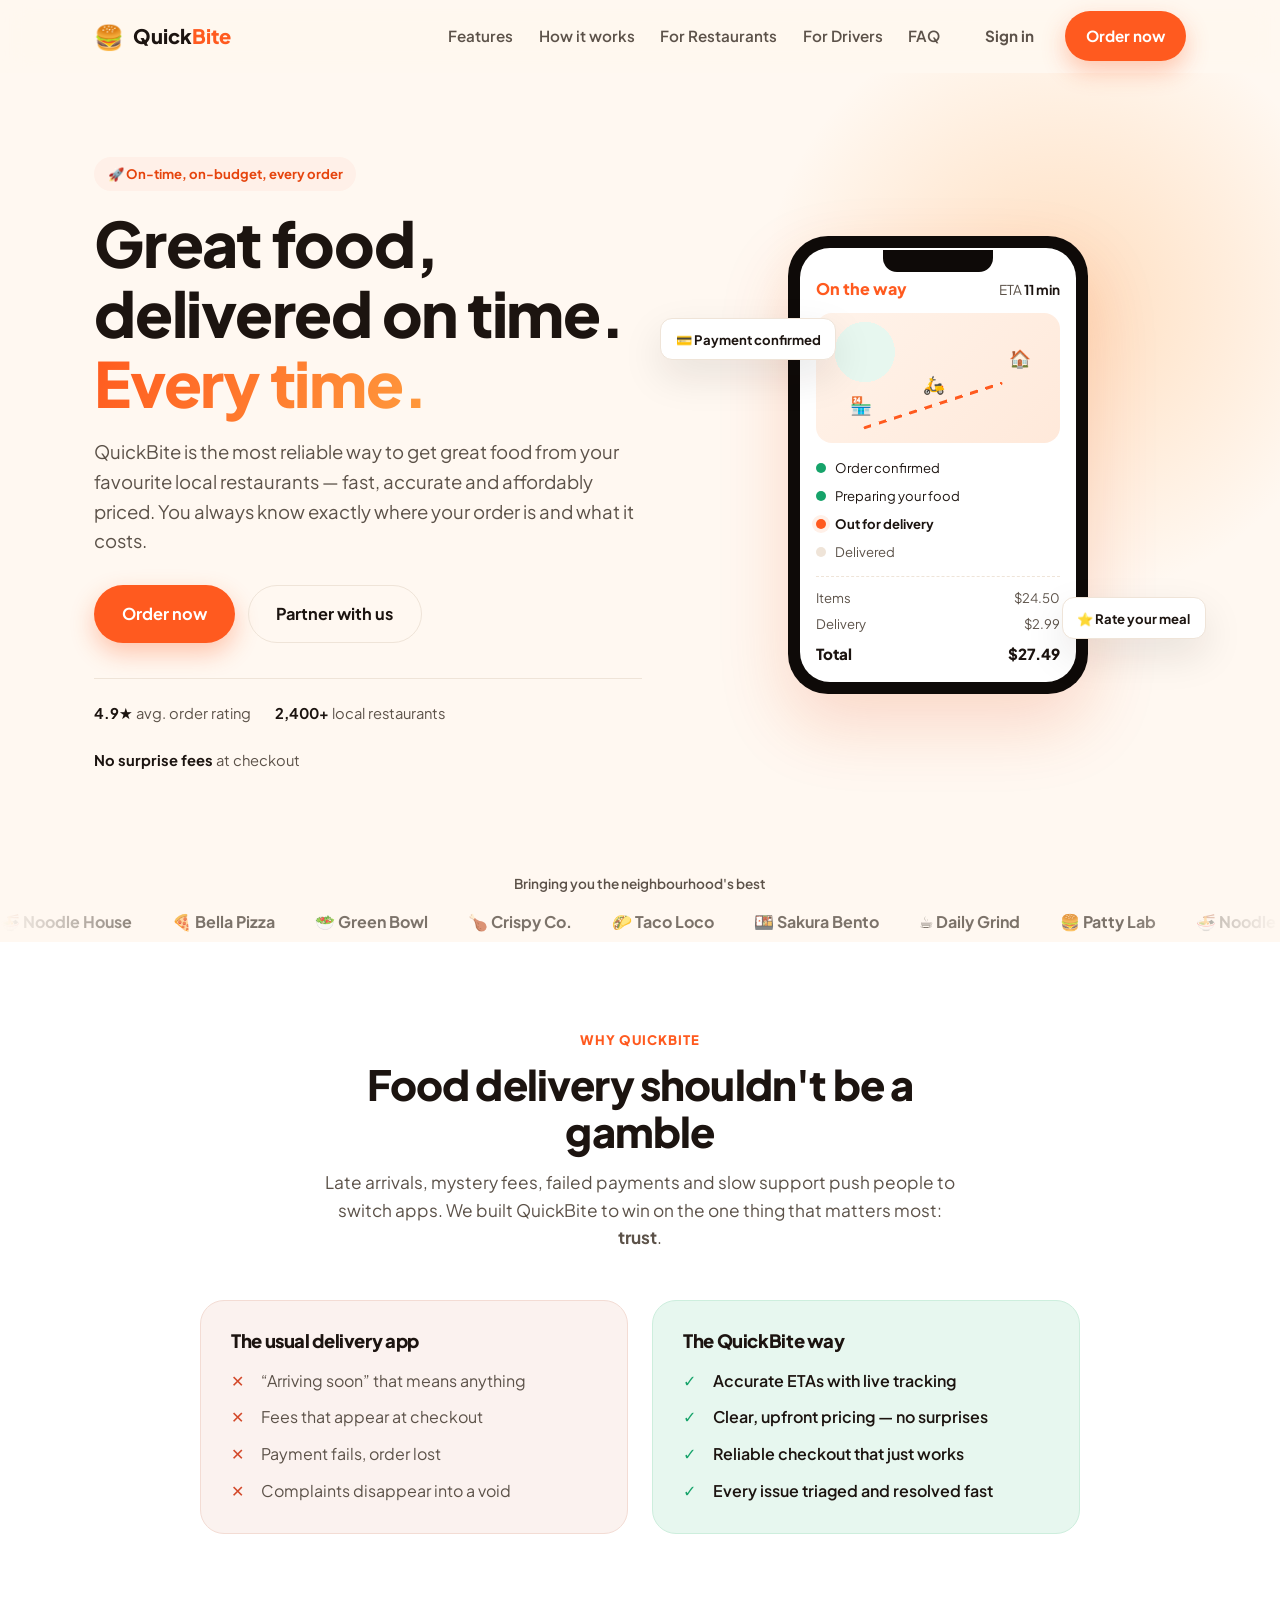
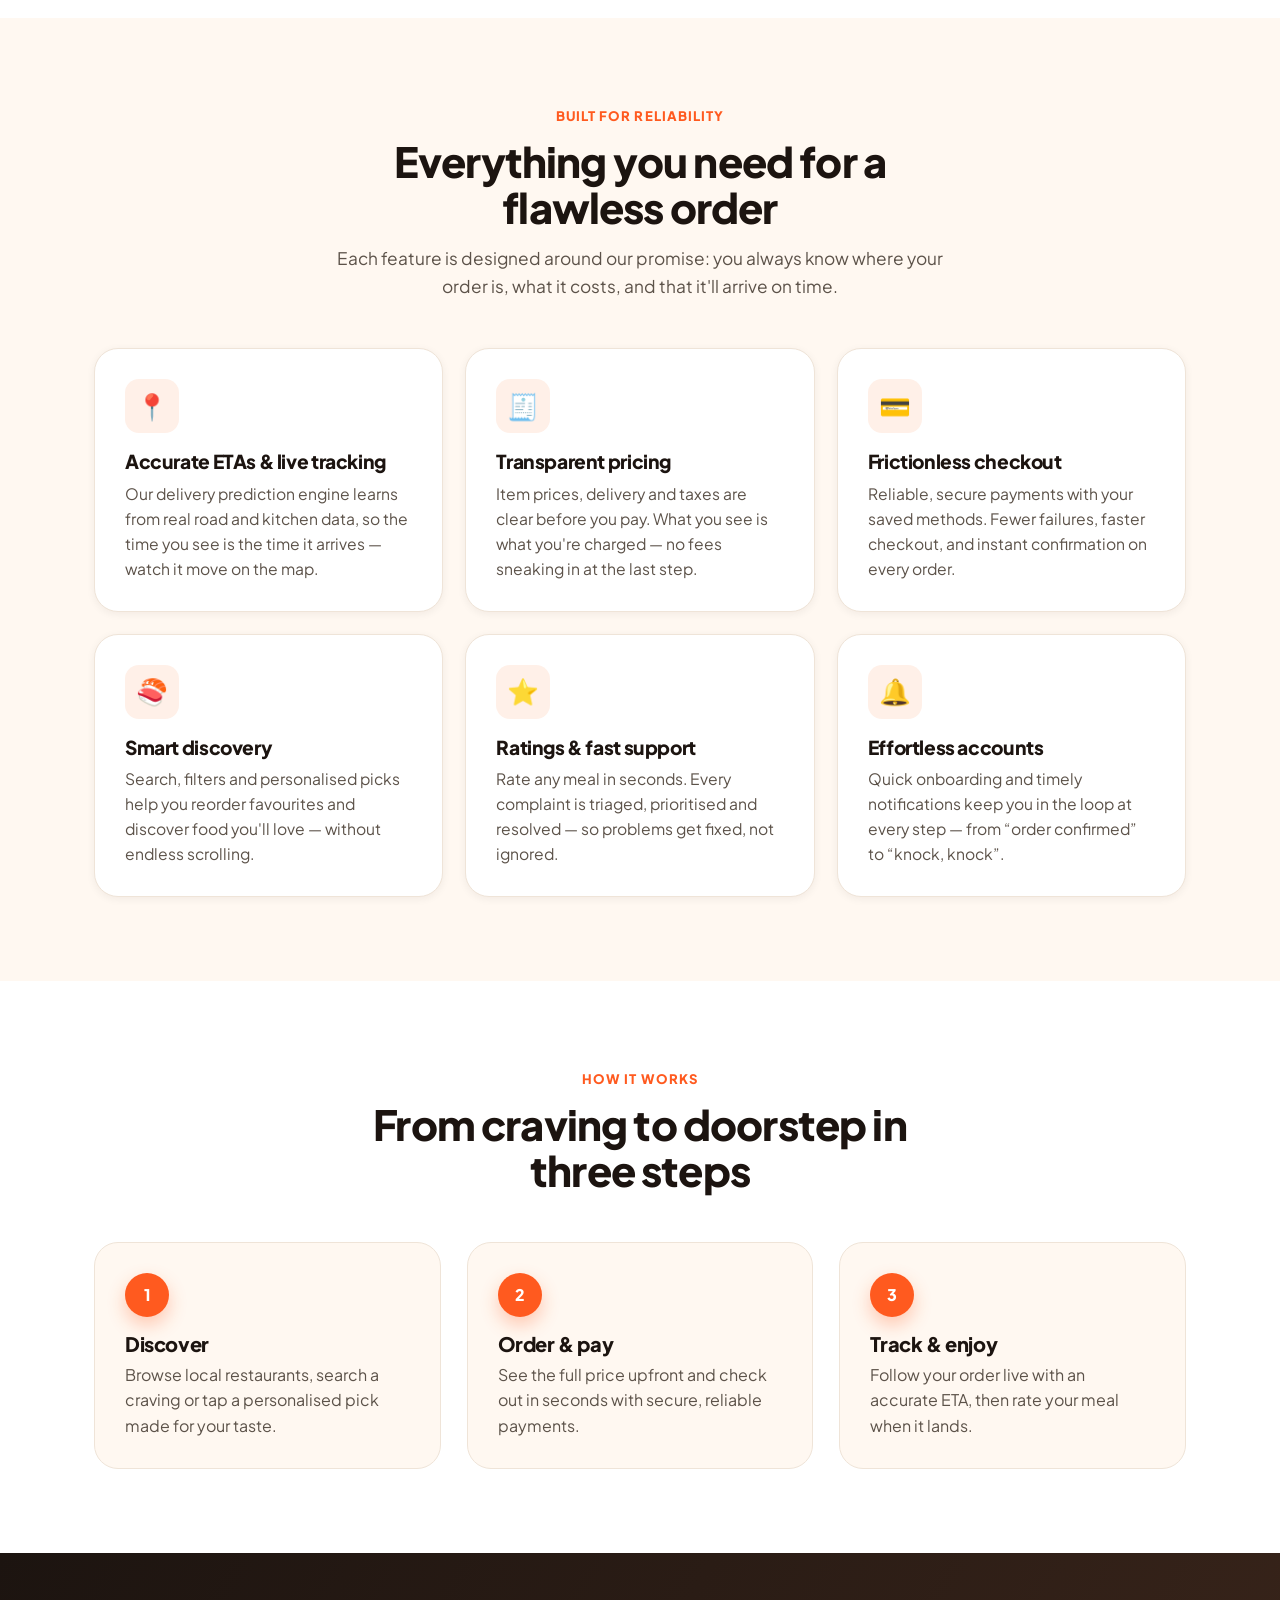
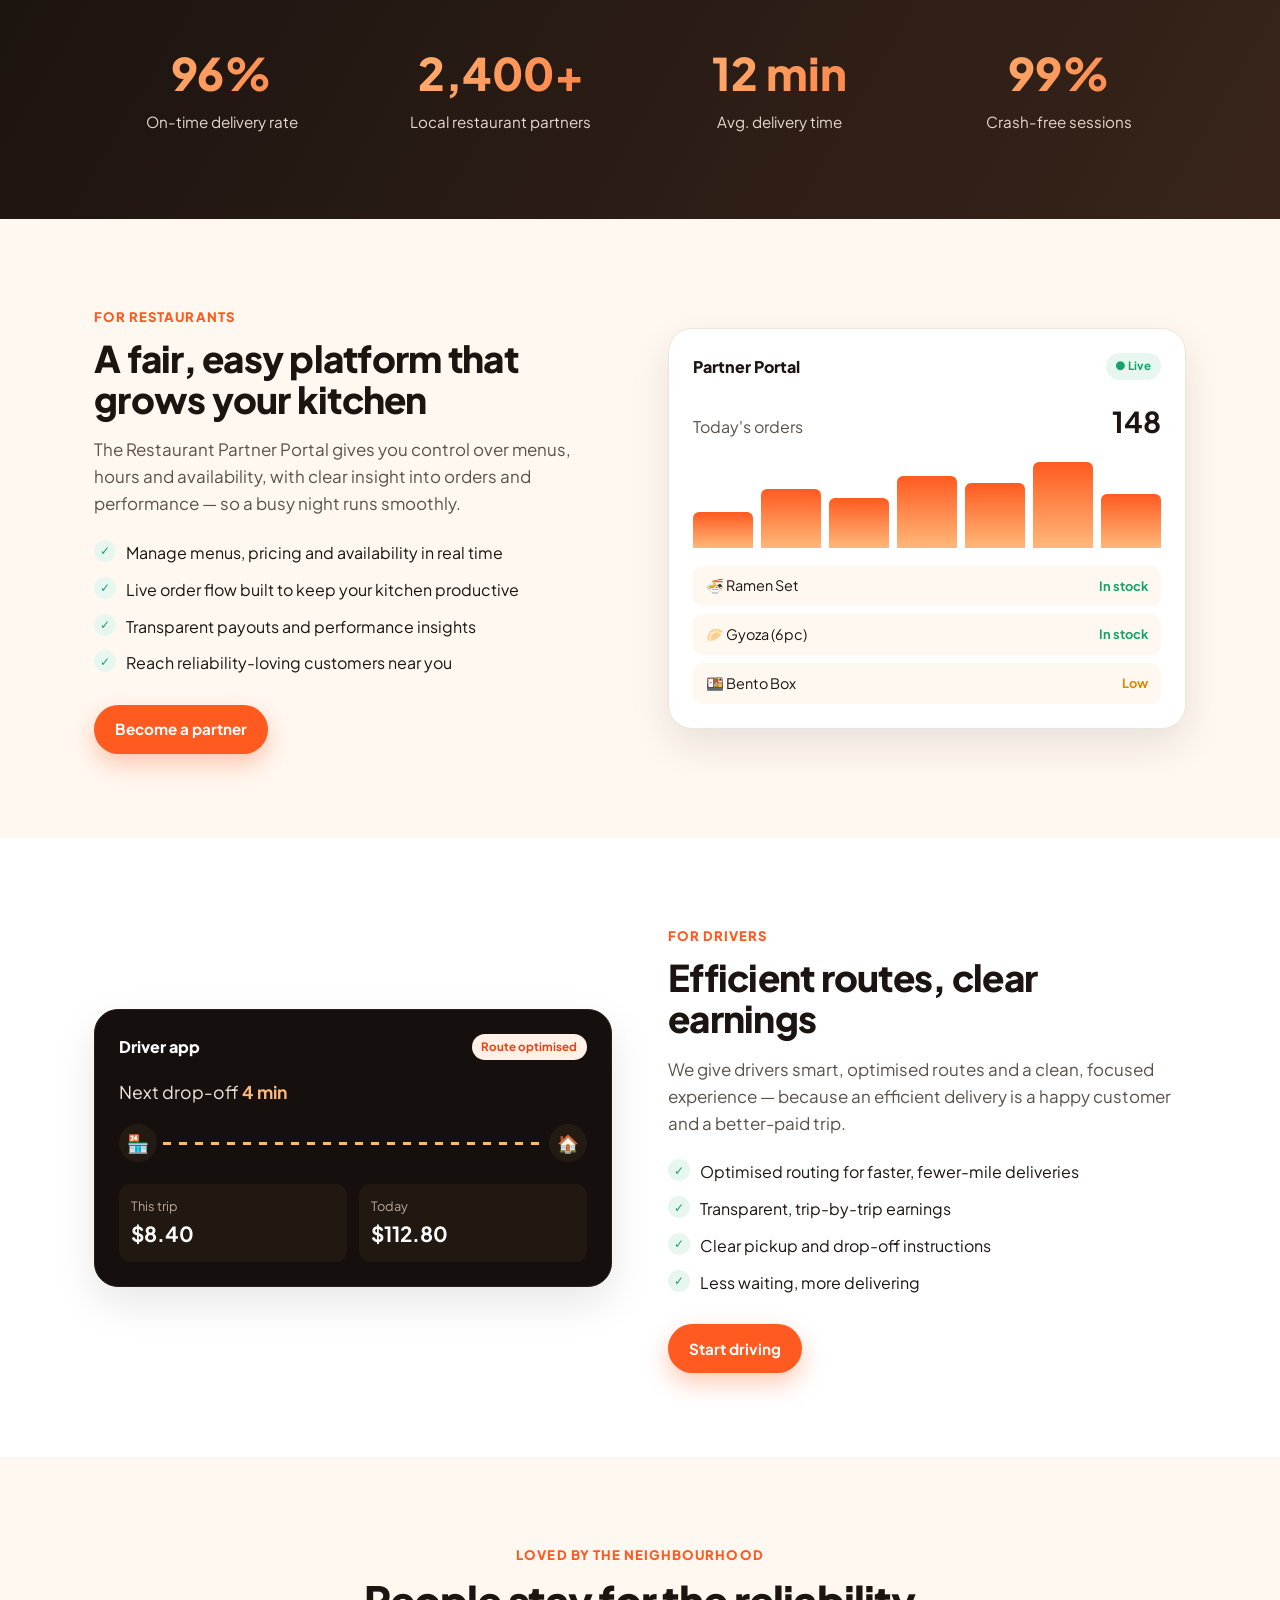
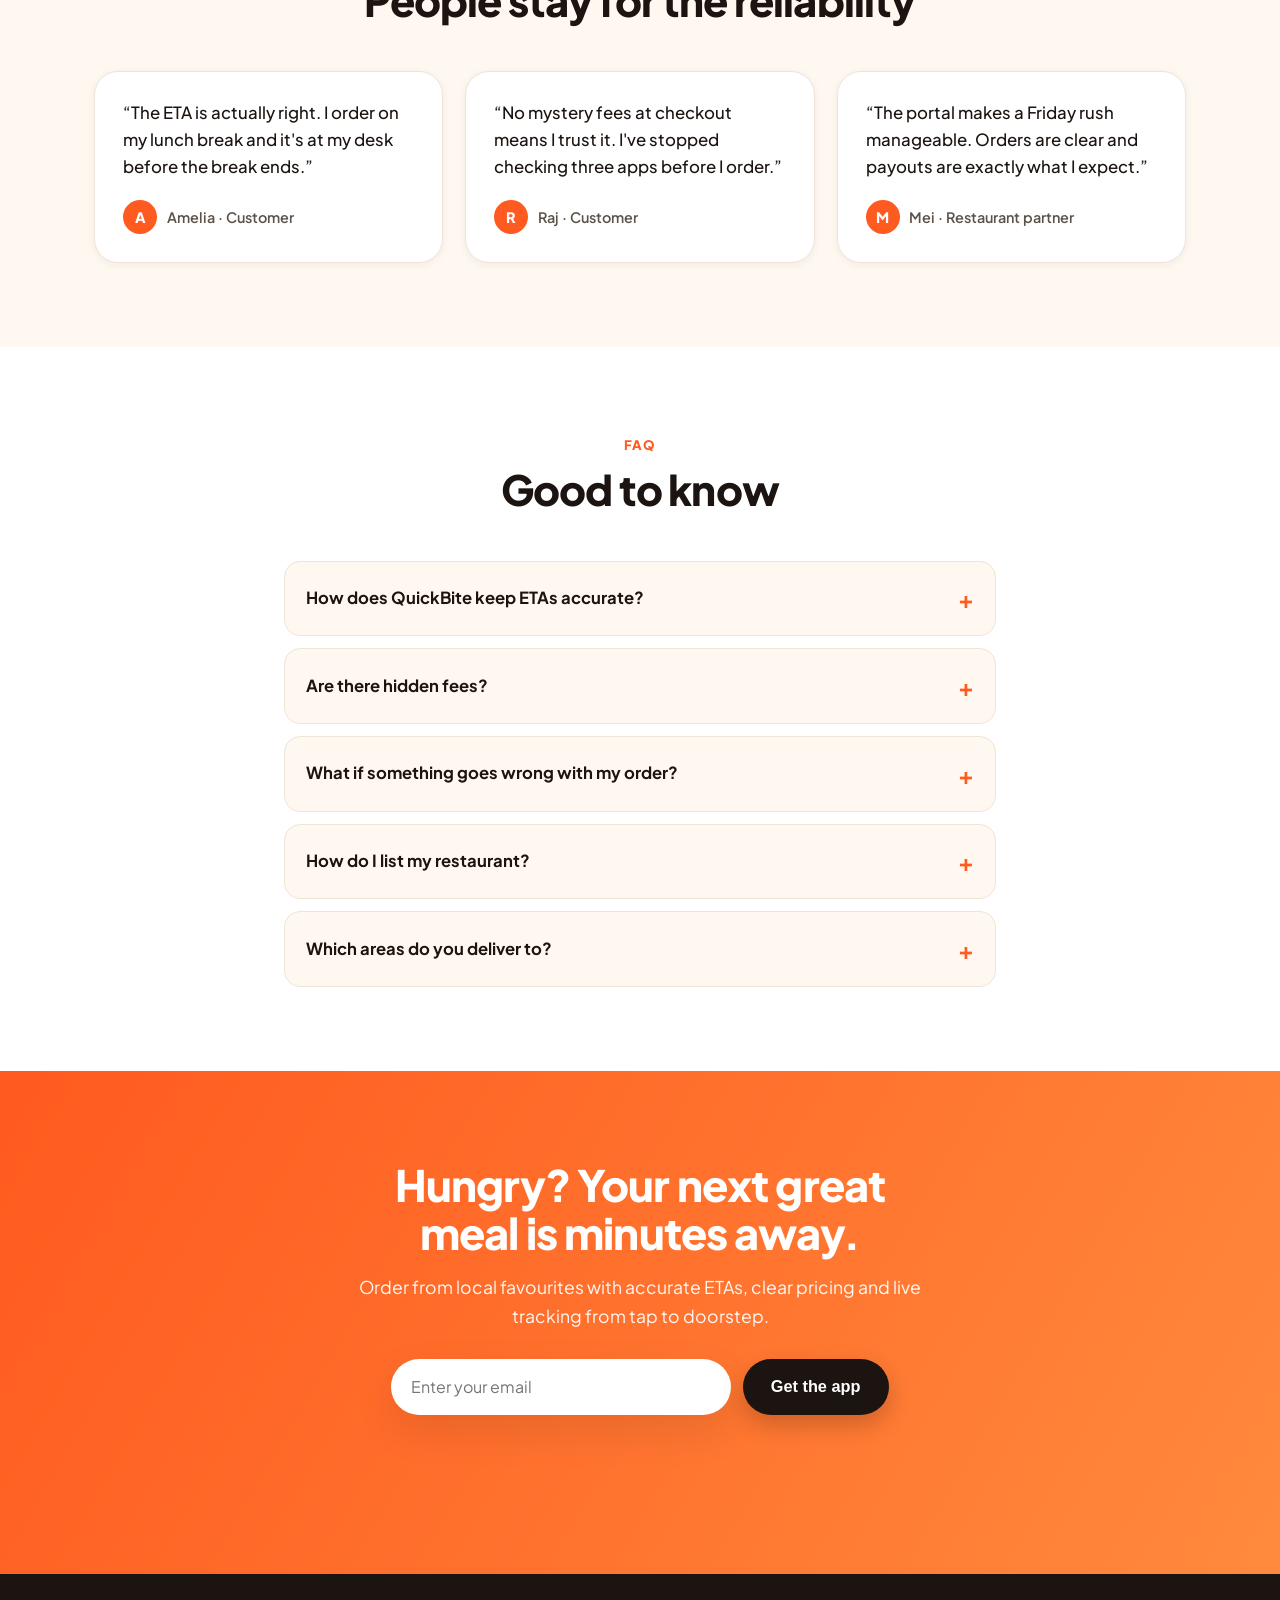
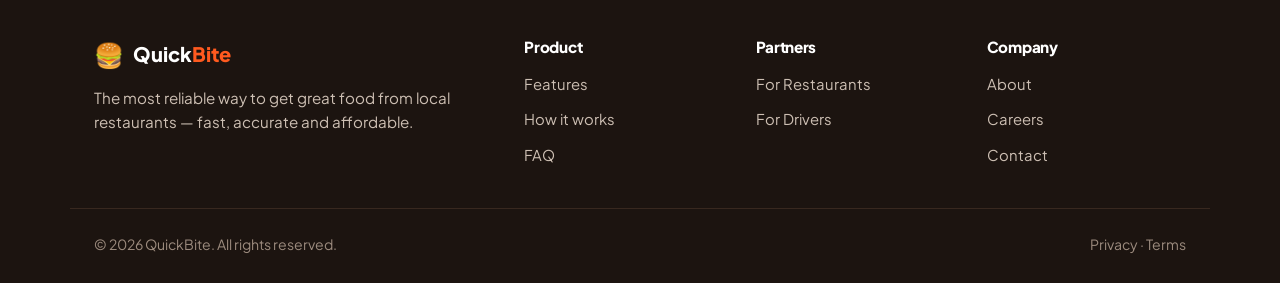
==== index.html @ 1c48f24c "Add QuickBite marketing website Build a single-page marketing site for QuickBite (food delivery) in " ====
<!DOCTYPE html>
<html lang="en">
<head>
  <meta charset="UTF-8" />
  <meta name="viewport" content="width=device-width, initial-scale=1.0" />
  <title>QuickBite — Great food, delivered on time. Every time.</title>
  <meta name="description" content="QuickBite is the most reliable way to get great food from local restaurants — delivered fast, accurately and affordably. Live tracking, accurate ETAs and clear pricing on every order." />
  <link rel="preconnect" href="https://fonts.googleapis.com" />
  <link rel="preconnect" href="https://fonts.gstatic.com" crossorigin />
  <link href="https://fonts.googleapis.com/css2?family=Plus+Jakarta+Sans:wght@400;500;600;700;800&display=swap" rel="stylesheet" />
  <link rel="stylesheet" href="styles.css" />
  <!-- Mark JS as available before first paint so reveal animations never hide content from no-JS users -->
  <script>document.documentElement.classList.add("js");</script>
  <link rel="icon" href="data:image/svg+xml,<svg xmlns='http://www.w3.org/2000/svg' viewBox='0 0 100 100'><text y='.9em' font-size='90'>🍔</text></svg>" />
</head>
<body>
  <!-- ===== Header ===== -->
  <header class="site-header" id="top">
    <div class="container header-inner">
      <a href="#top" class="brand" aria-label="QuickBite home">
        <span class="brand-mark" aria-hidden="true">🍔</span>
        <span class="brand-name">Quick<span>Bite</span></span>
      </a>

      <nav class="nav" aria-label="Primary">
        <ul class="nav-links" id="navLinks">
          <li><a href="#features">Features</a></li>
          <li><a href="#how">How it works</a></li>
          <li><a href="#restaurants">For Restaurants</a></li>
          <li><a href="#drivers">For Drivers</a></li>
          <li><a href="#faq">FAQ</a></li>
        </ul>
      </nav>

      <div class="header-cta">
        <a href="#" class="btn btn-ghost">Sign in</a>
        <a href="#order" class="btn btn-primary">Order now</a>
      </div>

      <button class="nav-toggle" id="navToggle" aria-label="Open menu" aria-expanded="false" aria-controls="navLinks">
        <span></span><span></span><span></span>
      </button>
    </div>
  </header>

  <main>
    <!-- ===== Hero ===== -->
    <section class="hero">
      <div class="container hero-grid">
        <div class="hero-copy reveal">
          <span class="eyebrow">🚀 On-time, on-budget, every order</span>
          <h1>Great food, delivered on&nbsp;time. <span class="grad">Every&nbsp;time.</span></h1>
          <p class="lead">
            QuickBite is the most reliable way to get great food from your favourite local
            restaurants — fast, accurate and affordably priced. You always know exactly where
            your order is and what it costs.
          </p>
          <div class="hero-actions">
            <a href="#order" class="btn btn-primary btn-lg">Order now</a>
            <a href="#restaurants" class="btn btn-outline btn-lg">Partner with us</a>
          </div>
          <ul class="hero-trust">
            <li><strong>4.9★</strong> avg. order rating</li>
            <li><strong>2,400+</strong> local restaurants</li>
            <li><strong>No surprise fees</strong> at checkout</li>
          </ul>
        </div>

        <!-- Live-tracking phone mockup -->
        <div class="hero-visual reveal" aria-hidden="true">
          <div class="phone">
            <div class="phone-notch"></div>
            <div class="phone-screen">
              <div class="track-head">
                <span class="track-status">On the way</span>
                <span class="track-eta">ETA <strong id="etaClock">12 min</strong></span>
              </div>
              <div class="track-map">
                <div class="route"></div>
                <div class="pin pin-store">🏪</div>
                <div class="pin pin-rider">🛵</div>
                <div class="pin pin-home">🏠</div>
              </div>
              <div class="track-steps">
                <div class="tstep done"><span class="dot"></span> Order confirmed</div>
                <div class="tstep done"><span class="dot"></span> Preparing your food</div>
                <div class="tstep active"><span class="dot"></span> Out for delivery</div>
                <div class="tstep"><span class="dot"></span> Delivered</div>
              </div>
              <div class="track-bill">
                <div class="bill-row"><span>Items</span><span>$24.50</span></div>
                <div class="bill-row"><span>Delivery</span><span>$2.99</span></div>
                <div class="bill-row total"><span>Total</span><span>$27.49</span></div>
              </div>
            </div>
          </div>
          <div class="floaty floaty-1">💳 Payment confirmed</div>
          <div class="floaty floaty-2">⭐ Rate your meal</div>
        </div>
      </div>
      <div class="hero-glow" aria-hidden="true"></div>
    </section>

    <!-- ===== Logos / trust bar ===== -->
    <section class="marquee-wrap" aria-label="Trusted by local favourites">
      <p class="marquee-label">Bringing you the neighbourhood's best</p>
      <div class="marquee">
        <div class="marquee-track">
          <span>🍜 Noodle House</span><span>🍕 Bella Pizza</span><span>🥗 Green Bowl</span>
          <span>🍗 Crispy Co.</span><span>🌮 Taco Loco</span><span>🍱 Sakura Bento</span>
          <span>☕ Daily Grind</span><span>🍔 Patty Lab</span>
          <span>🍜 Noodle House</span><span>🍕 Bella Pizza</span><span>🥗 Green Bowl</span>
          <span>🍗 Crispy Co.</span><span>🌮 Taco Loco</span><span>🍱 Sakura Bento</span>
          <span>☕ Daily Grind</span><span>🍔 Patty Lab</span>
        </div>
      </div>
    </section>

    <!-- ===== Problem → Promise ===== -->
    <section class="section problem">
      <div class="container">
        <div class="section-head reveal">
          <span class="kicker">Why QuickBite</span>
          <h2>Food delivery shouldn't be a gamble</h2>
          <p>Late arrivals, mystery fees, failed payments and slow support push people to switch apps.
             We built QuickBite to win on the one thing that matters most: <strong>trust</strong>.</p>
        </div>
        <div class="compare reveal">
          <div class="compare-col bad">
            <h3>The usual delivery app</h3>
            <ul>
              <li>“Arriving soon” that means anything</li>
              <li>Fees that appear at checkout</li>
              <li>Payment fails, order lost</li>
              <li>Complaints disappear into a void</li>
            </ul>
          </div>
          <div class="compare-col good">
            <h3>The QuickBite way</h3>
            <ul>
              <li>Accurate ETAs with live tracking</li>
              <li>Clear, upfront pricing — no surprises</li>
              <li>Reliable checkout that just works</li>
              <li>Every issue triaged and resolved fast</li>
            </ul>
          </div>
        </div>
      </div>
    </section>

    <!-- ===== Features ===== -->
    <section class="section features" id="features">
      <div class="container">
        <div class="section-head reveal">
          <span class="kicker">Built for reliability</span>
          <h2>Everything you need for a flawless order</h2>
          <p>Each feature is designed around our promise: you always know where your order is, what it costs, and that it'll arrive on time.</p>
        </div>

        <div class="feature-grid">
          <article class="feature-card reveal">
            <div class="feature-icon">📍</div>
            <h3>Accurate ETAs &amp; live tracking</h3>
            <p>Our delivery prediction engine learns from real road and kitchen data, so the time you see is the time it arrives — watch it move on the map.</p>
          </article>

          <article class="feature-card reveal">
            <div class="feature-icon">🧾</div>
            <h3>Transparent pricing</h3>
            <p>Item prices, delivery and taxes are clear before you pay. What you see is what you're charged — no fees sneaking in at the last step.</p>
          </article>

          <article class="feature-card reveal">
            <div class="feature-icon">💳</div>
            <h3>Frictionless checkout</h3>
            <p>Reliable, secure payments with your saved methods. Fewer failures, faster checkout, and instant confirmation on every order.</p>
          </article>

          <article class="feature-card reveal">
            <div class="feature-icon">🍣</div>
            <h3>Smart discovery</h3>
            <p>Search, filters and personalised picks help you reorder favourites and discover food you'll love — without endless scrolling.</p>
          </article>

          <article class="feature-card reveal">
            <div class="feature-icon">⭐</div>
            <h3>Ratings &amp; fast support</h3>
            <p>Rate any meal in seconds. Every complaint is triaged, prioritised and resolved — so problems get fixed, not ignored.</p>
          </article>

          <article class="feature-card reveal">
            <div class="feature-icon">🔔</div>
            <h3>Effortless accounts</h3>
            <p>Quick onboarding and timely notifications keep you in the loop at every step — from “order confirmed” to “knock, knock”.</p>
          </article>
        </div>
      </div>
    </section>

    <!-- ===== How it works ===== -->
    <section class="section how" id="how">
      <div class="container">
        <div class="section-head reveal">
          <span class="kicker">How it works</span>
          <h2>From craving to doorstep in three steps</h2>
        </div>
        <ol class="steps">
          <li class="step reveal">
            <span class="step-num">1</span>
            <h3>Discover</h3>
            <p>Browse local restaurants, search a craving or tap a personalised pick made for your taste.</p>
          </li>
          <li class="step reveal">
            <span class="step-num">2</span>
            <h3>Order &amp; pay</h3>
            <p>See the full price upfront and check out in seconds with secure, reliable payments.</p>
          </li>
          <li class="step reveal">
            <span class="step-num">3</span>
            <h3>Track &amp; enjoy</h3>
            <p>Follow your order live with an accurate ETA, then rate your meal when it lands.</p>
          </li>
        </ol>
      </div>
    </section>

    <!-- ===== Stats band ===== -->
    <section class="section stats-band">
      <div class="container stats-grid">
        <div class="stat reveal"><span class="stat-num" data-count="96" data-suffix="%">0%</span><span class="stat-label">On-time delivery rate</span></div>
        <div class="stat reveal"><span class="stat-num" data-count="2400" data-suffix="+">0</span><span class="stat-label">Local restaurant partners</span></div>
        <div class="stat reveal"><span class="stat-num" data-count="12" data-suffix=" min">0</span><span class="stat-label">Avg. delivery time</span></div>
        <div class="stat reveal"><span class="stat-num" data-count="99" data-suffix="%">0%</span><span class="stat-label">Crash-free sessions</span></div>
      </div>
    </section>

    <!-- ===== For Restaurants ===== -->
    <section class="section split" id="restaurants">
      <div class="container split-grid">
        <div class="split-copy reveal">
          <span class="kicker">For restaurants</span>
          <h2>A fair, easy platform that grows your kitchen</h2>
          <p>The Restaurant Partner Portal gives you control over menus, hours and availability,
             with clear insight into orders and performance — so a busy night runs smoothly.</p>
          <ul class="check-list">
            <li>Manage menus, pricing and availability in real time</li>
            <li>Live order flow built to keep your kitchen productive</li>
            <li>Transparent payouts and performance insights</li>
            <li>Reach reliability-loving customers near you</li>
          </ul>
          <a href="#order" class="btn btn-primary">Become a partner</a>
        </div>
        <div class="split-visual reveal" aria-hidden="true">
          <div class="panel">
            <div class="panel-top"><span class="panel-title">Partner Portal</span><span class="badge live">● Live</span></div>
            <div class="panel-stat"><span>Today's orders</span><strong>148</strong></div>
            <div class="panel-bars">
              <div style="--h:40%"></div><div style="--h:65%"></div><div style="--h:55%"></div>
              <div style="--h:80%"></div><div style="--h:72%"></div><div style="--h:95%"></div>
              <div style="--h:60%"></div>
            </div>
            <div class="panel-rows">
              <div class="prow"><span>🍜 Ramen Set</span><span class="ok">In stock</span></div>
              <div class="prow"><span>🥟 Gyoza (6pc)</span><span class="ok">In stock</span></div>
              <div class="prow"><span>🍱 Bento Box</span><span class="warn">Low</span></div>
            </div>
          </div>
        </div>
      </div>
    </section>

    <!-- ===== For Drivers ===== -->
    <section class="section split reverse" id="drivers">
      <div class="container split-grid">
        <div class="split-visual reveal" aria-hidden="true">
          <div class="panel dark">
            <div class="panel-top"><span class="panel-title">Driver app</span><span class="badge">Route optimised</span></div>
            <div class="driver-eta">Next drop-off <strong>4 min</strong></div>
            <div class="driver-route">
              <span class="dr-dot start">🏪</span>
              <span class="dr-line"></span>
              <span class="dr-dot end">🏠</span>
            </div>
            <div class="driver-earn">
              <div><span>This trip</span><strong>$8.40</strong></div>
              <div><span>Today</span><strong>$112.80</strong></div>
            </div>
          </div>
        </div>
        <div class="split-copy reveal">
          <span class="kicker">For drivers</span>
          <h2>Efficient routes, clear earnings</h2>
          <p>We give drivers smart, optimised routes and a clean, focused experience —
             because an efficient delivery is a happy customer and a better-paid trip.</p>
          <ul class="check-list">
            <li>Optimised routing for faster, fewer-mile deliveries</li>
            <li>Transparent, trip-by-trip earnings</li>
            <li>Clear pickup and drop-off instructions</li>
            <li>Less waiting, more delivering</li>
          </ul>
          <a href="#order" class="btn btn-primary">Start driving</a>
        </div>
      </div>
    </section>

    <!-- ===== Testimonials ===== -->
    <section class="section testimonials">
      <div class="container">
        <div class="section-head reveal">
          <span class="kicker">Loved by the neighbourhood</span>
          <h2>People stay for the reliability</h2>
        </div>
        <div class="quote-grid">
          <figure class="quote reveal">
            <blockquote>“The ETA is actually right. I order on my lunch break and it's at my desk before the break ends.”</blockquote>
            <figcaption><span class="avatar">A</span> Amelia · Customer</figcaption>
          </figure>
          <figure class="quote reveal">
            <blockquote>“No mystery fees at checkout means I trust it. I've stopped checking three apps before I order.”</blockquote>
            <figcaption><span class="avatar">R</span> Raj · Customer</figcaption>
          </figure>
          <figure class="quote reveal">
            <blockquote>“The portal makes a Friday rush manageable. Orders are clear and payouts are exactly what I expect.”</blockquote>
            <figcaption><span class="avatar">M</span> Mei · Restaurant partner</figcaption>
          </figure>
        </div>
      </div>
    </section>

    <!-- ===== FAQ ===== -->
    <section class="section faq" id="faq">
      <div class="container faq-inner">
        <div class="section-head reveal">
          <span class="kicker">FAQ</span>
          <h2>Good to know</h2>
        </div>
        <div class="accordion reveal">
          <div class="acc-item">
            <button class="acc-q" aria-expanded="false">How does QuickBite keep ETAs accurate?<span class="acc-icon" aria-hidden="true">+</span></button>
            <div class="acc-a"><p>Our delivery prediction service combines live traffic, kitchen prep times and driver location to estimate arrival — and updates it in real time as things change.</p></div>
          </div>
          <div class="acc-item">
            <button class="acc-q" aria-expanded="false">Are there hidden fees?<span class="acc-icon" aria-hidden="true">+</span></button>
            <div class="acc-a"><p>No. Items, delivery and taxes are all shown before you pay. The total you see at checkout is exactly what you're charged.</p></div>
          </div>
          <div class="acc-item">
            <button class="acc-q" aria-expanded="false">What if something goes wrong with my order?<span class="acc-icon" aria-hidden="true">+</span></button>
            <div class="acc-a"><p>Rate the order and raise an issue in a tap. Every complaint is triaged, prioritised and resolved by our support team — we track time-to-resolution closely.</p></div>
          </div>
          <div class="acc-item">
            <button class="acc-q" aria-expanded="false">How do I list my restaurant?<span class="acc-icon" aria-hidden="true">+</span></button>
            <div class="acc-a"><p>Sign up for the Restaurant Partner Portal to manage your menu, availability and orders, and start reaching nearby customers who value reliability.</p></div>
          </div>
          <div class="acc-item">
            <button class="acc-q" aria-expanded="false">Which areas do you deliver to?<span class="acc-icon" aria-hidden="true">+</span></button>
            <div class="acc-a"><p>QuickBite focuses on urban neighbourhoods with a deep, dependable selection of local restaurants. Pop in your address at checkout to see what's available near you.</p></div>
          </div>
        </div>
      </div>
    </section>

    <!-- ===== CTA ===== -->
    <section class="cta" id="order">
      <div class="container cta-inner reveal">
        <h2>Hungry? Your next great meal is minutes away.</h2>
        <p>Order from local favourites with accurate ETAs, clear pricing and live tracking from tap to doorstep.</p>
        <form class="cta-form" id="orderForm" novalidate>
          <input type="email" id="emailInput" placeholder="Enter your email" aria-label="Email address" required />
          <button type="submit" class="btn btn-primary btn-lg">Get the app</button>
        </form>
        <p class="cta-note" id="formNote" role="status"></p>
      </div>
    </section>
  </main>

  <!-- ===== Footer ===== -->
  <footer class="site-footer">
    <div class="container footer-grid">
      <div class="footer-brand">
        <a href="#top" class="brand">
          <span class="brand-mark" aria-hidden="true">🍔</span>
          <span class="brand-name">Quick<span>Bite</span></span>
        </a>
        <p>The most reliable way to get great food from local restaurants — fast, accurate and affordable.</p>
      </div>
      <div class="footer-col">
        <h4>Product</h4>
        <ul>
          <li><a href="#features">Features</a></li>
          <li><a href="#how">How it works</a></li>
          <li><a href="#faq">FAQ</a></li>
        </ul>
      </div>
      <div class="footer-col">
        <h4>Partners</h4>
        <ul>
          <li><a href="#restaurants">For Restaurants</a></li>
          <li><a href="#drivers">For Drivers</a></li>
        </ul>
      </div>
      <div class="footer-col">
        <h4>Company</h4>
        <ul>
          <li><a href="#">About</a></li>
          <li><a href="#">Careers</a></li>
          <li><a href="#">Contact</a></li>
        </ul>
      </div>
    </div>
    <div class="container footer-bottom">
      <span>© <span id="year"></span> QuickBite. All rights reserved.</span>
      <span class="footer-legal"><a href="#">Privacy</a> · <a href="#">Terms</a></span>
    </div>
  </footer>

  <script src="script.js"></script>
</body>
</html>
---- styles.css ----
/* ===================================================================
   QuickBite — marketing site styles
   Pure CSS, no frameworks
   =================================================================== */

:root {
  --ink: #1c1410;
  --ink-soft: #5c5249;
  --cream: #fff8f1;
  --paper: #ffffff;
  --line: #efe4d8;

  --brand: #ff5a1f;        /* warm appetite orange */
  --brand-dark: #e6440d;
  --brand-soft: #fff0e8;
  --accent: #16a36a;       /* trust green */
  --accent-soft: #e7f7ef;
  --warn: #d98a00;

  --radius: 16px;
  --radius-lg: 24px;
  --shadow-sm: 0 2px 8px rgba(28, 20, 16, .06);
  --shadow: 0 16px 40px rgba(28, 20, 16, .10);
  --shadow-lg: 0 30px 70px rgba(230, 68, 13, .18);

  --container: 1140px;
  --font: "Plus Jakarta Sans", system-ui, -apple-system, Segoe UI, Roboto, sans-serif;
}

* { box-sizing: border-box; margin: 0; padding: 0; }

html { scroll-behavior: smooth; scroll-padding-top: 84px; }

body {
  font-family: var(--font);
  color: var(--ink);
  background: var(--cream);
  line-height: 1.6;
  -webkit-font-smoothing: antialiased;
  overflow-x: hidden;
}

h1, h2, h3, h4 { line-height: 1.12; letter-spacing: -0.02em; font-weight: 800; }
a { color: inherit; text-decoration: none; }
img { max-width: 100%; display: block; }

.container { width: 100%; max-width: var(--container); margin: 0 auto; padding: 0 24px; }

.grad {
  background: linear-gradient(120deg, var(--brand), #ff9a3d);
  -webkit-background-clip: text;
  background-clip: text;
  color: transparent;
}

/* ===== Buttons ===== */
.btn {
  --pad-y: .72rem; --pad-x: 1.25rem;
  display: inline-flex; align-items: center; justify-content: center;
  gap: .5rem;
  padding: var(--pad-y) var(--pad-x);
  border-radius: 999px;
  font-weight: 700; font-size: .95rem;
  border: 1.5px solid transparent;
  cursor: pointer;
  transition: transform .15s ease, box-shadow .2s ease, background .2s ease, color .2s ease;
  white-space: nowrap;
}
.btn:active { transform: translateY(1px); }
.btn-lg { --pad-y: .95rem; --pad-x: 1.7rem; font-size: 1.02rem; }

.btn-primary { background: var(--brand); color: #fff; box-shadow: 0 10px 24px rgba(255, 90, 31, .32); }
.btn-primary:hover { background: var(--brand-dark); transform: translateY(-2px); box-shadow: 0 16px 30px rgba(255, 90, 31, .4); }

.btn-outline { background: transparent; color: var(--ink); border-color: var(--line); }
.btn-outline:hover { border-color: var(--brand); color: var(--brand); transform: translateY(-2px); }

.btn-ghost { background: transparent; color: var(--ink-soft); }
.btn-ghost:hover { color: var(--ink); }

/* ===== Header ===== */
.site-header {
  position: sticky; top: 0; z-index: 50;
  background: rgba(255, 248, 241, .8);
  backdrop-filter: saturate(180%) blur(14px);
  border-bottom: 1px solid transparent;
  transition: border-color .25s ease, box-shadow .25s ease, background .25s ease;
}
.site-header.scrolled { border-color: var(--line); box-shadow: var(--shadow-sm); background: rgba(255, 248, 241, .92); }
.header-inner { display: flex; align-items: center; gap: 1.5rem; height: 72px; }

.brand { display: inline-flex; align-items: center; gap: .55rem; font-weight: 800; font-size: 1.25rem; }
.brand-mark { font-size: 1.5rem; line-height: 1; }
.brand-name span { color: var(--brand); }

.nav { margin-left: auto; }
.nav-links { display: flex; gap: 1.6rem; list-style: none; }
.nav-links a { font-weight: 600; font-size: .95rem; color: var(--ink-soft); transition: color .15s ease; }
.nav-links a:hover { color: var(--brand); }

.header-cta { display: flex; align-items: center; gap: .6rem; }

.nav-toggle { display: none; flex-direction: column; gap: 5px; background: none; border: 0; cursor: pointer; padding: 8px; }
.nav-toggle span { width: 24px; height: 2.5px; background: var(--ink); border-radius: 2px; transition: transform .25s ease, opacity .2s ease; }
.nav-toggle.open span:nth-child(1) { transform: translateY(7.5px) rotate(45deg); }
.nav-toggle.open span:nth-child(2) { opacity: 0; }
.nav-toggle.open span:nth-child(3) { transform: translateY(-7.5px) rotate(-45deg); }

/* ===== Hero ===== */
.hero { position: relative; padding: 84px 0 72px; overflow: hidden; }
.hero-grid { display: grid; grid-template-columns: 1.05fr .95fr; gap: 48px; align-items: center; }

.eyebrow {
  display: inline-block; font-size: .82rem; font-weight: 700;
  color: var(--brand-dark); background: var(--brand-soft);
  padding: .4rem .85rem; border-radius: 999px; margin-bottom: 1.1rem;
}
.hero-copy h1 { font-size: clamp(2.4rem, 5.2vw, 3.9rem); }
.lead { font-size: 1.16rem; color: var(--ink-soft); margin: 1.2rem 0 1.8rem; max-width: 32em; }

.hero-actions { display: flex; gap: .8rem; flex-wrap: wrap; }
.hero-trust {
  display: flex; gap: 1.5rem; flex-wrap: wrap; list-style: none;
  margin-top: 2.2rem; padding-top: 1.4rem; border-top: 1px solid var(--line);
  font-size: .92rem; color: var(--ink-soft);
}
.hero-trust strong { color: var(--ink); }

.hero-glow {
  position: absolute; inset: auto -10% 0 auto; width: 700px; height: 700px;
  background: radial-gradient(circle, rgba(255, 154, 61, .28), transparent 60%);
  z-index: -1; top: -120px;
}

/* Phone mockup */
.hero-visual { position: relative; display: flex; justify-content: center; }
.phone {
  position: relative; width: 300px; background: #0e0a08; border-radius: 40px;
  padding: 12px; box-shadow: var(--shadow-lg); animation: float 6s ease-in-out infinite;
}
.phone-notch { position: absolute; top: 14px; left: 50%; transform: translateX(-50%); width: 110px; height: 22px; background: #0e0a08; border-radius: 0 0 14px 14px; z-index: 3; }
.phone-screen { background: var(--paper); border-radius: 30px; padding: 28px 16px 16px; overflow: hidden; }

.track-head { display: flex; justify-content: space-between; align-items: baseline; margin-bottom: 12px; }
.track-status { font-weight: 800; color: var(--brand); }
.track-eta { font-size: .85rem; color: var(--ink-soft); }
.track-eta strong { color: var(--ink); }

.track-map {
  position: relative; height: 130px; border-radius: 16px; margin-bottom: 14px;
  background:
    radial-gradient(circle at 20% 30%, #e7f7ef 0 14%, transparent 14%),
    linear-gradient(135deg, #fff3ea, #ffe9da);
  overflow: hidden;
}
.route { position: absolute; left: 18%; top: 70%; width: 60%; height: 3px; background: repeating-linear-gradient(90deg, var(--brand) 0 8px, transparent 8px 16px); transform: rotate(-18deg); border-radius: 3px; }
.pin { position: absolute; font-size: 1.1rem; }
.pin-store { left: 14%; top: 60%; }
.pin-home { right: 12%; top: 24%; }
.pin-rider { left: 44%; top: 44%; animation: ride 4s ease-in-out infinite; }

.track-steps { display: grid; gap: 7px; margin-bottom: 14px; }
.tstep { display: flex; align-items: center; gap: 9px; font-size: .82rem; color: var(--ink-soft); }
.tstep .dot { width: 10px; height: 10px; border-radius: 50%; background: var(--line); flex: none; }
.tstep.done .dot { background: var(--accent); }
.tstep.done { color: var(--ink); }
.tstep.active .dot { background: var(--brand); box-shadow: 0 0 0 4px var(--brand-soft); }
.tstep.active { color: var(--ink); font-weight: 700; }

.track-bill { border-top: 1px dashed var(--line); padding-top: 10px; display: grid; gap: 5px; }
.bill-row { display: flex; justify-content: space-between; font-size: .82rem; color: var(--ink-soft); }
.bill-row.total { font-weight: 800; color: var(--ink); font-size: .95rem; margin-top: 3px; }

.floaty {
  position: absolute; background: #fff; padding: .6rem .9rem; border-radius: 12px;
  box-shadow: var(--shadow); font-size: .82rem; font-weight: 700; border: 1px solid var(--line);
}
.floaty-1 { top: 18%; left: -6%; animation: float 5s ease-in-out infinite; }
.floaty-2 { bottom: 12%; right: -4%; animation: float 5.5s ease-in-out infinite .6s; }

@keyframes float { 0%,100% { transform: translateY(0); } 50% { transform: translateY(-12px); } }
@keyframes ride { 0%,100% { transform: translate(0,0); } 50% { transform: translate(24px,-14px); } }

/* ===== Marquee ===== */
.marquee-wrap { padding: 28px 0 8px; }
.marquee-label { text-align: center; color: var(--ink-soft); font-size: .85rem; font-weight: 600; margin-bottom: 14px; }
.marquee { position: relative; overflow: hidden; -webkit-mask-image: linear-gradient(90deg, transparent, #000 12%, #000 88%, transparent); mask-image: linear-gradient(90deg, transparent, #000 12%, #000 88%, transparent); }
.marquee-track { display: flex; gap: 2.5rem; width: max-content; animation: scroll 28s linear infinite; }
.marquee-track span { font-weight: 700; color: var(--ink-soft); white-space: nowrap; opacity: .8; }
@keyframes scroll { to { transform: translateX(-50%); } }

/* ===== Sections ===== */
.section { padding: 84px 0; }
.section-head { max-width: 640px; margin: 0 auto 48px; text-align: center; }
.kicker { display: inline-block; color: var(--brand); font-weight: 800; font-size: .82rem; letter-spacing: .08em; text-transform: uppercase; margin-bottom: .7rem; }
.section-head h2 { font-size: clamp(1.8rem, 3.6vw, 2.6rem); }
.section-head p { color: var(--ink-soft); margin-top: .9rem; font-size: 1.08rem; }

/* ===== Problem compare ===== */
.problem { background: var(--paper); }
.compare { display: grid; grid-template-columns: 1fr 1fr; gap: 24px; max-width: 880px; margin: 0 auto; }
.compare-col { border-radius: var(--radius-lg); padding: 30px; }
.compare-col h3 { font-size: 1.15rem; margin-bottom: 1rem; }
.compare-col ul { list-style: none; display: grid; gap: .7rem; }
.compare-col li { position: relative; padding-left: 1.9rem; color: var(--ink-soft); }
.compare-col li::before { position: absolute; left: 0; top: 0; font-weight: 800; }
.compare-col.bad { background: #fbf2ef; border: 1px solid #f3dcd4; }
.compare-col.bad li::before { content: "✕"; color: #d3492a; }
.compare-col.good { background: var(--accent-soft); border: 1px solid #cdeeddff; }
.compare-col.good li::before { content: "✓"; color: var(--accent); }
.compare-col.good li { color: var(--ink); font-weight: 600; }

/* ===== Features ===== */
.feature-grid { display: grid; grid-template-columns: repeat(3, 1fr); gap: 22px; }
.feature-card {
  background: var(--paper); border: 1px solid var(--line); border-radius: var(--radius-lg);
  padding: 30px; box-shadow: var(--shadow-sm); transition: transform .2s ease, box-shadow .2s ease, border-color .2s ease;
}
.feature-card:hover { transform: translateY(-6px); box-shadow: var(--shadow); border-color: #f1d9cb; }
.feature-icon { width: 54px; height: 54px; display: grid; place-items: center; font-size: 1.6rem; background: var(--brand-soft); border-radius: 14px; margin-bottom: 1.1rem; }
.feature-card h3 { font-size: 1.2rem; margin-bottom: .5rem; }
.feature-card p { color: var(--ink-soft); font-size: .98rem; }

/* ===== How it works ===== */
.how { background: var(--paper); }
.steps { list-style: none; display: grid; grid-template-columns: repeat(3, 1fr); gap: 26px; counter-reset: step; }
.step { position: relative; padding: 30px; border-radius: var(--radius-lg); background: var(--cream); border: 1px solid var(--line); }
.step-num { display: grid; place-items: center; width: 44px; height: 44px; border-radius: 50%; background: var(--brand); color: #fff; font-weight: 800; margin-bottom: 1rem; box-shadow: 0 8px 18px rgba(255,90,31,.3); }
.step h3 { font-size: 1.25rem; margin-bottom: .4rem; }
.step p { color: var(--ink-soft); }

/* ===== Stats band ===== */
.stats-band { background: linear-gradient(120deg, var(--ink), #38241a); color: #fff; }
.stats-grid { display: grid; grid-template-columns: repeat(4, 1fr); gap: 24px; text-align: center; }
.stat-num { display: block; font-size: clamp(2rem, 4vw, 2.8rem); font-weight: 800; background: linear-gradient(120deg, #ffb87a, #ff7a3d); -webkit-background-clip: text; background-clip: text; color: transparent; }
.stat-label { color: #e6d8cd; font-size: .95rem; }

/* ===== Split sections ===== */
.split-grid { display: grid; grid-template-columns: 1fr 1fr; gap: 56px; align-items: center; }
.split.reverse { background: var(--paper); }
.split-copy h2 { font-size: clamp(1.7rem, 3.2vw, 2.3rem); margin-bottom: 1rem; }
.split-copy > p { color: var(--ink-soft); font-size: 1.06rem; margin-bottom: 1.4rem; }
.check-list { list-style: none; display: grid; gap: .7rem; margin-bottom: 1.8rem; }
.check-list li { position: relative; padding-left: 2rem; }
.check-list li::before { content: "✓"; position: absolute; left: 0; top: 0; width: 22px; height: 22px; background: var(--accent-soft); color: var(--accent); border-radius: 50%; display: grid; place-items: center; font-size: .75rem; font-weight: 800; }

/* Panels */
.panel { background: var(--paper); border: 1px solid var(--line); border-radius: var(--radius-lg); padding: 24px; box-shadow: var(--shadow); }
.panel.dark { background: #15100d; border-color: #2a2019; color: #fff; }
.panel-top { display: flex; justify-content: space-between; align-items: center; margin-bottom: 18px; }
.panel-title { font-weight: 800; }
.badge { font-size: .72rem; font-weight: 700; padding: .25rem .6rem; border-radius: 999px; background: var(--brand-soft); color: var(--brand-dark); }
.badge.live { background: var(--accent-soft); color: var(--accent); }
.panel-stat { display: flex; justify-content: space-between; align-items: baseline; margin-bottom: 14px; color: var(--ink-soft); }
.panel-stat strong { font-size: 1.8rem; color: var(--ink); }
.panel-bars { display: flex; align-items: flex-end; gap: 8px; height: 90px; margin-bottom: 18px; }
.panel-bars div { flex: 1; height: var(--h); background: linear-gradient(180deg, var(--brand), #ffb87a); border-radius: 6px 6px 0 0; }
.panel-rows { display: grid; gap: 8px; }
.prow { display: flex; justify-content: space-between; align-items: center; font-size: .9rem; padding: .55rem .8rem; background: var(--cream); border-radius: 10px; }
.prow .ok { color: var(--accent); font-weight: 700; font-size: .8rem; }
.prow .warn { color: var(--warn); font-weight: 700; font-size: .8rem; }

.driver-eta { font-size: 1.1rem; margin-bottom: 18px; color: #f0e6dd; }
.driver-eta strong { color: #ffb87a; }
.driver-route { display: flex; align-items: center; gap: 6px; margin-bottom: 22px; }
.dr-dot { width: 38px; height: 38px; display: grid; place-items: center; background: #241a14; border-radius: 50%; font-size: 1.1rem; flex: none; }
.dr-line { flex: 1; height: 3px; background: repeating-linear-gradient(90deg, #ffb87a 0 8px, transparent 8px 16px); }
.driver-earn { display: grid; grid-template-columns: 1fr 1fr; gap: 12px; }
.driver-earn div { background: #211812; border-radius: 12px; padding: 12px; }
.driver-earn span { display: block; color: #b8a99c; font-size: .8rem; }
.driver-earn strong { font-size: 1.3rem; color: #fff; }

/* ===== Testimonials ===== */
.quote-grid { display: grid; grid-template-columns: repeat(3, 1fr); gap: 22px; }
.quote { background: var(--paper); border: 1px solid var(--line); border-radius: var(--radius-lg); padding: 28px; box-shadow: var(--shadow-sm); }
.quote blockquote { font-size: 1.05rem; font-weight: 500; margin-bottom: 1.2rem; }
.quote figcaption { display: flex; align-items: center; gap: .6rem; color: var(--ink-soft); font-size: .9rem; font-weight: 600; }
.avatar { width: 34px; height: 34px; border-radius: 50%; background: var(--brand); color: #fff; display: grid; place-items: center; font-weight: 800; }

/* ===== FAQ ===== */
.faq { background: var(--paper); }
.faq-inner { max-width: 760px; margin: 0 auto; }
.accordion { display: grid; gap: 12px; }
.acc-item { border: 1px solid var(--line); border-radius: var(--radius); overflow: hidden; background: var(--cream); transition: border-color .2s ease; }
.acc-item.open { border-color: var(--brand); }
.acc-q { width: 100%; display: flex; justify-content: space-between; align-items: center; gap: 1rem; padding: 1.1rem 1.3rem; background: none; border: 0; font: inherit; font-weight: 700; font-size: 1.04rem; text-align: left; cursor: pointer; color: var(--ink); }
.acc-icon { font-size: 1.5rem; color: var(--brand); transition: transform .25s ease; flex: none; }
.acc-item.open .acc-icon { transform: rotate(45deg); }
.acc-a { max-height: 0; overflow: hidden; transition: max-height .3s ease; }
.acc-a p { padding: 0 1.3rem 1.2rem; color: var(--ink-soft); }

/* ===== CTA ===== */
.cta { padding: 90px 0; background: linear-gradient(120deg, var(--brand), #ff8a3d); color: #fff; text-align: center; }
.cta-inner { max-width: 620px; margin: 0 auto; }
.cta h2 { font-size: clamp(1.9rem, 4vw, 2.7rem); }
.cta p { margin: 1rem 0 1.8rem; font-size: 1.1rem; opacity: .95; }
.cta-form { display: flex; gap: .7rem; justify-content: center; flex-wrap: wrap; }
.cta-form input { flex: 1; min-width: 240px; max-width: 340px; padding: .95rem 1.2rem; border-radius: 999px; border: 0; font: inherit; font-size: 1rem; box-shadow: var(--shadow); }
.cta-form input:focus { outline: 3px solid rgba(255,255,255,.6); }
.cta .btn-primary { background: var(--ink); box-shadow: 0 10px 24px rgba(0,0,0,.2); }
.cta .btn-primary:hover { background: #2c1f17; }
.cta-note { min-height: 1.4em; margin-top: 1rem; font-weight: 700; }

/* ===== Footer ===== */
.site-footer { background: var(--ink); color: #cdbfb3; padding: 64px 0 28px; }
.footer-grid { display: grid; grid-template-columns: 2fr 1fr 1fr 1fr; gap: 32px; padding-bottom: 40px; border-bottom: 1px solid #38281f; }
.footer-brand .brand { color: #fff; margin-bottom: 1rem; }
.footer-brand p { max-width: 28em; font-size: .95rem; }
.footer-col h4 { color: #fff; font-size: .95rem; margin-bottom: 1rem; }
.footer-col ul { list-style: none; display: grid; gap: .6rem; }
.footer-col a { color: #cdbfb3; font-size: .93rem; transition: color .15s ease; }
.footer-col a:hover { color: var(--brand); }
.footer-bottom { display: flex; justify-content: space-between; flex-wrap: wrap; gap: 1rem; padding-top: 24px; font-size: .88rem; color: #9c8b7e; }
.footer-legal a:hover { color: var(--brand); }

/* ===== Reveal animation =====
   Only hidden when JS is active (.js on <html>); otherwise content shows normally. */
.js .reveal { opacity: 0; transform: translateY(24px); transition: opacity .6s ease, transform .6s ease; }
.js .reveal.visible { opacity: 1; transform: none; }

/* ===== Responsive ===== */
@media (max-width: 920px) {
  .hero-grid { grid-template-columns: 1fr; gap: 40px; }
  .hero-visual { order: -1; }
  .feature-grid, .steps, .quote-grid { grid-template-columns: 1fr 1fr; }
  .stats-grid { grid-template-columns: 1fr 1fr; }
  .split-grid { grid-template-columns: 1fr; gap: 36px; }
  .split.reverse .split-visual { order: -1; }
  .footer-grid { grid-template-columns: 1fr 1fr; }
}

@media (max-width: 720px) {
  .nav, .header-cta { display: none; }
  .nav-toggle { display: flex; }
  .nav.open {
    display: block; position: absolute; top: 72px; left: 0; right: 0;
    background: var(--paper); border-bottom: 1px solid var(--line); box-shadow: var(--shadow);
  }
  .nav.open .nav-links { flex-direction: column; gap: 0; padding: 8px 0; }
  .nav.open .nav-links a { display: block; padding: .9rem 24px; }
  .section { padding: 60px 0; }
  .compare, .feature-grid, .steps, .quote-grid { grid-template-columns: 1fr; }
  .stats-grid, .footer-grid { grid-template-columns: 1fr 1fr; }
  .hero { padding: 48px 0 56px; }
}

@media (max-width: 460px) {
  .stats-grid { grid-template-columns: 1fr; }
  .footer-grid { grid-template-columns: 1fr; }
  .hero-trust { gap: 1rem; }
}

@media (prefers-reduced-motion: reduce) {
  * { animation: none !important; scroll-behavior: auto; }
  .js .reveal { opacity: 1; transform: none; transition: none; }
}
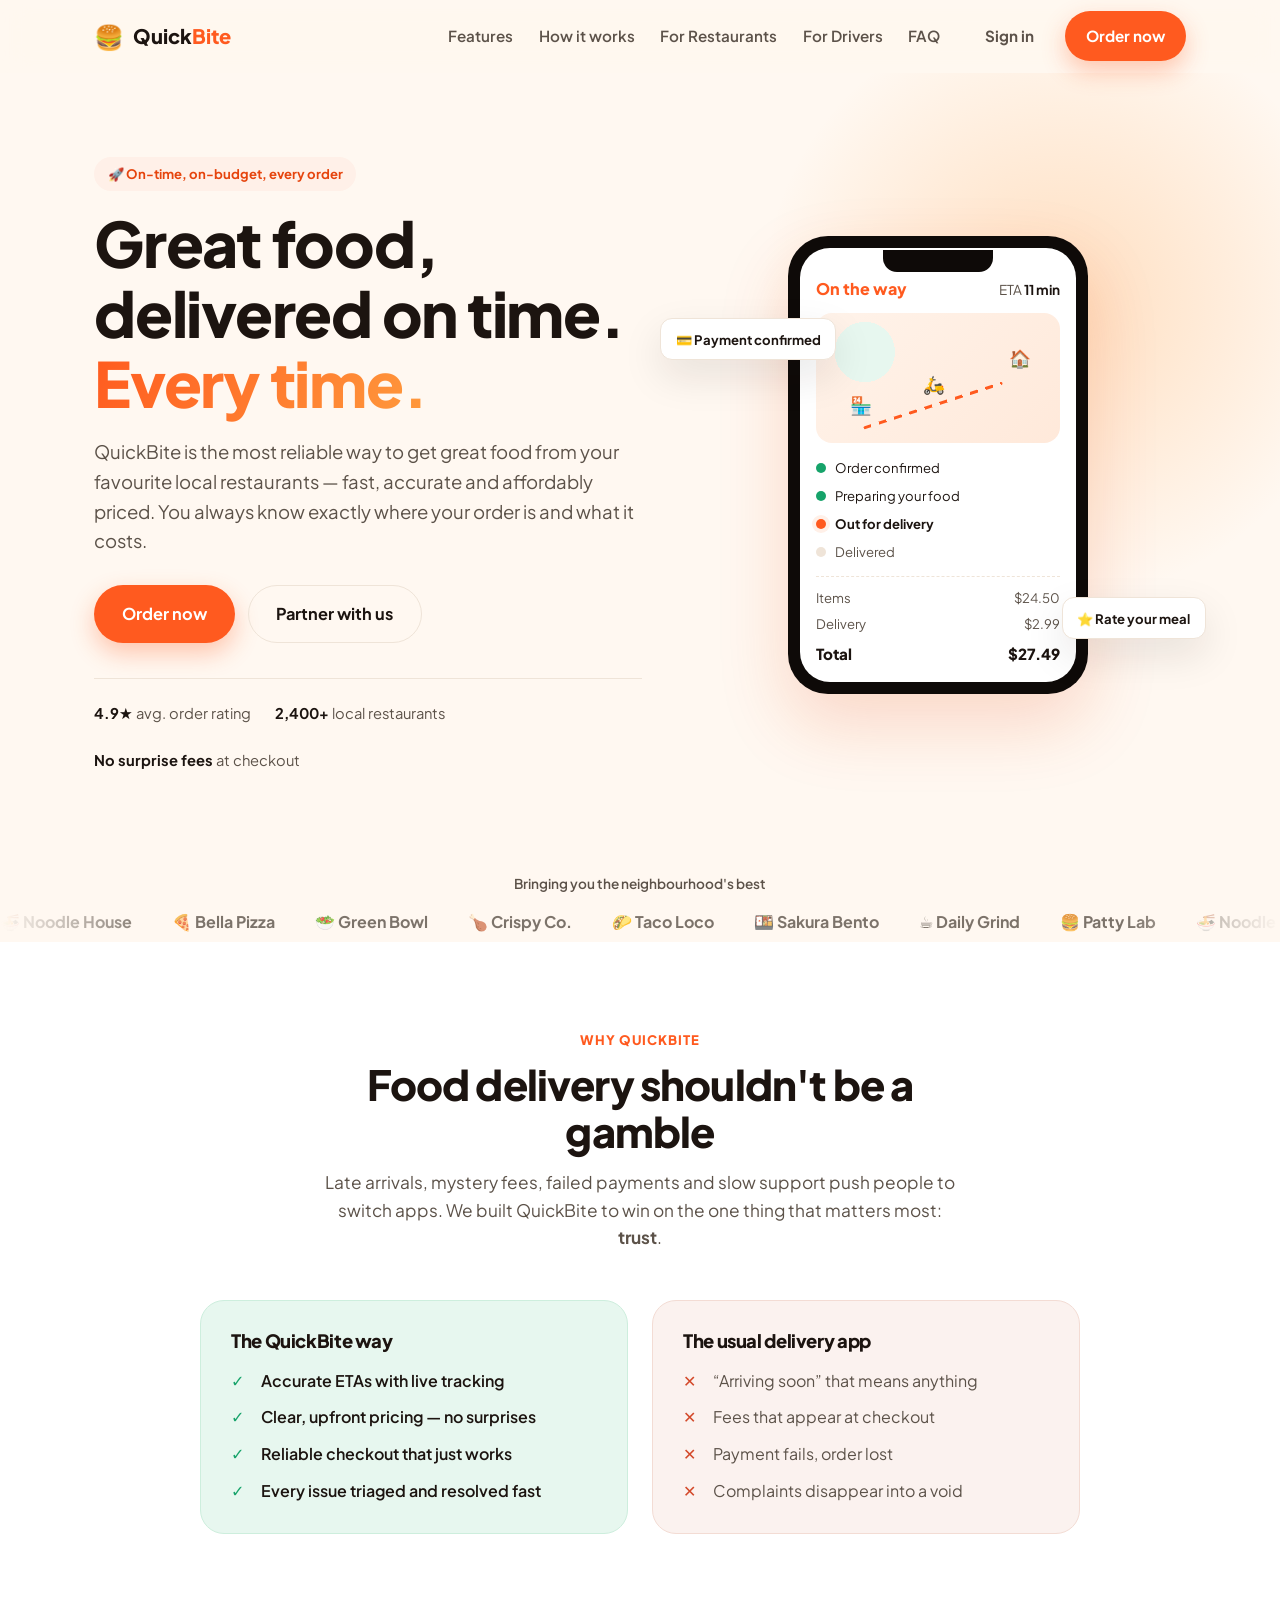
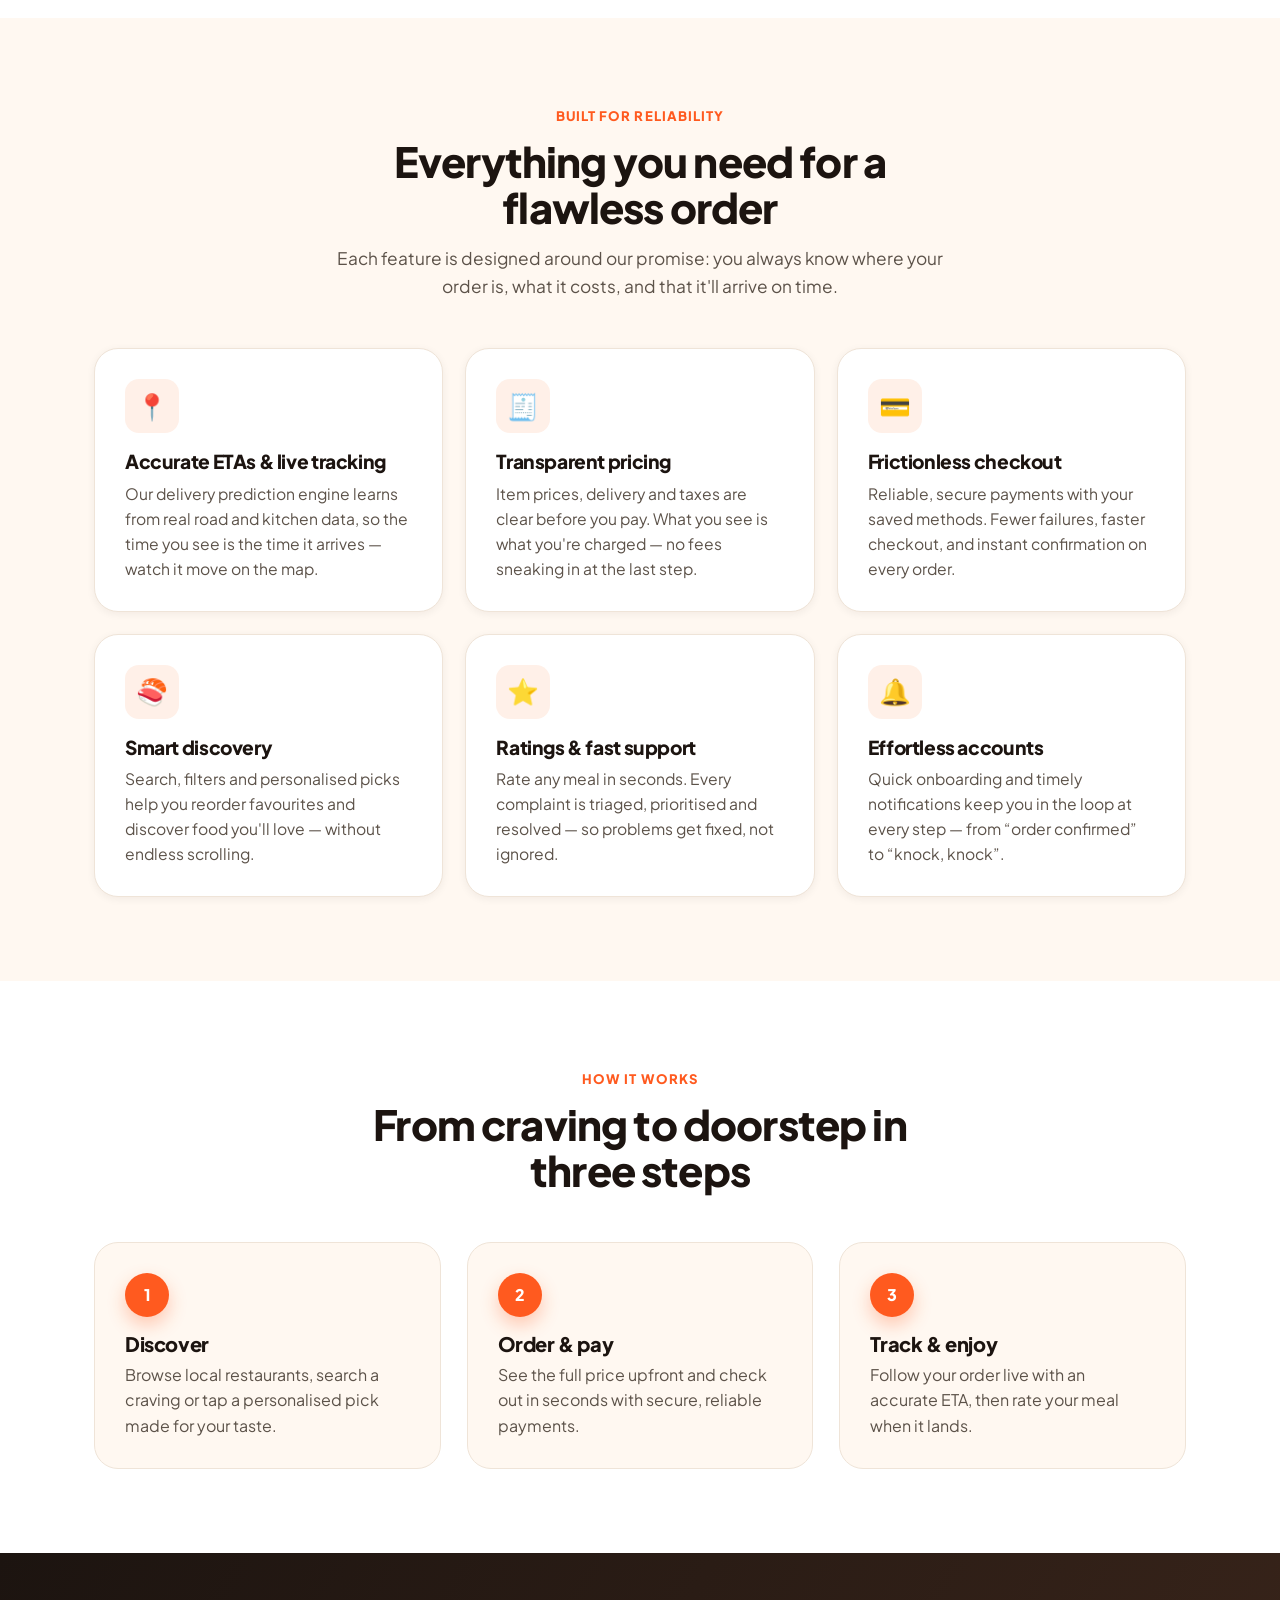
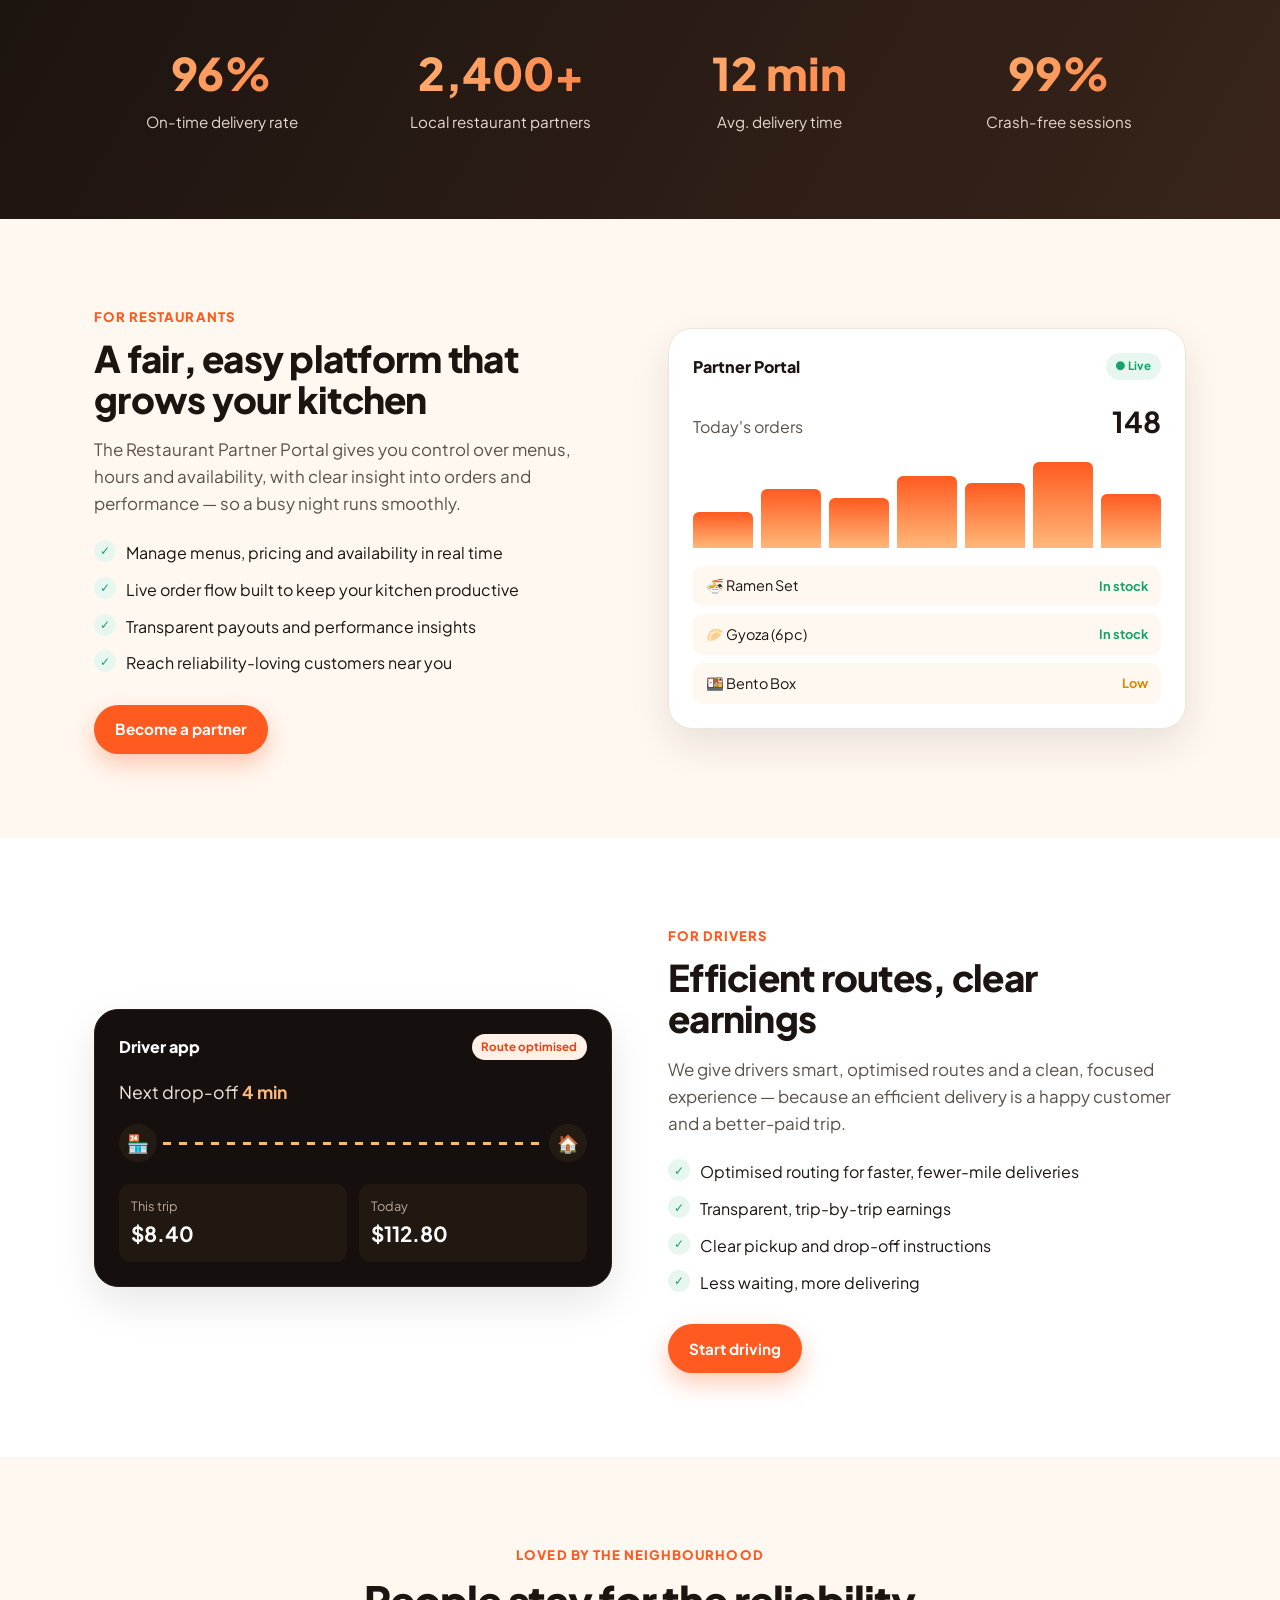
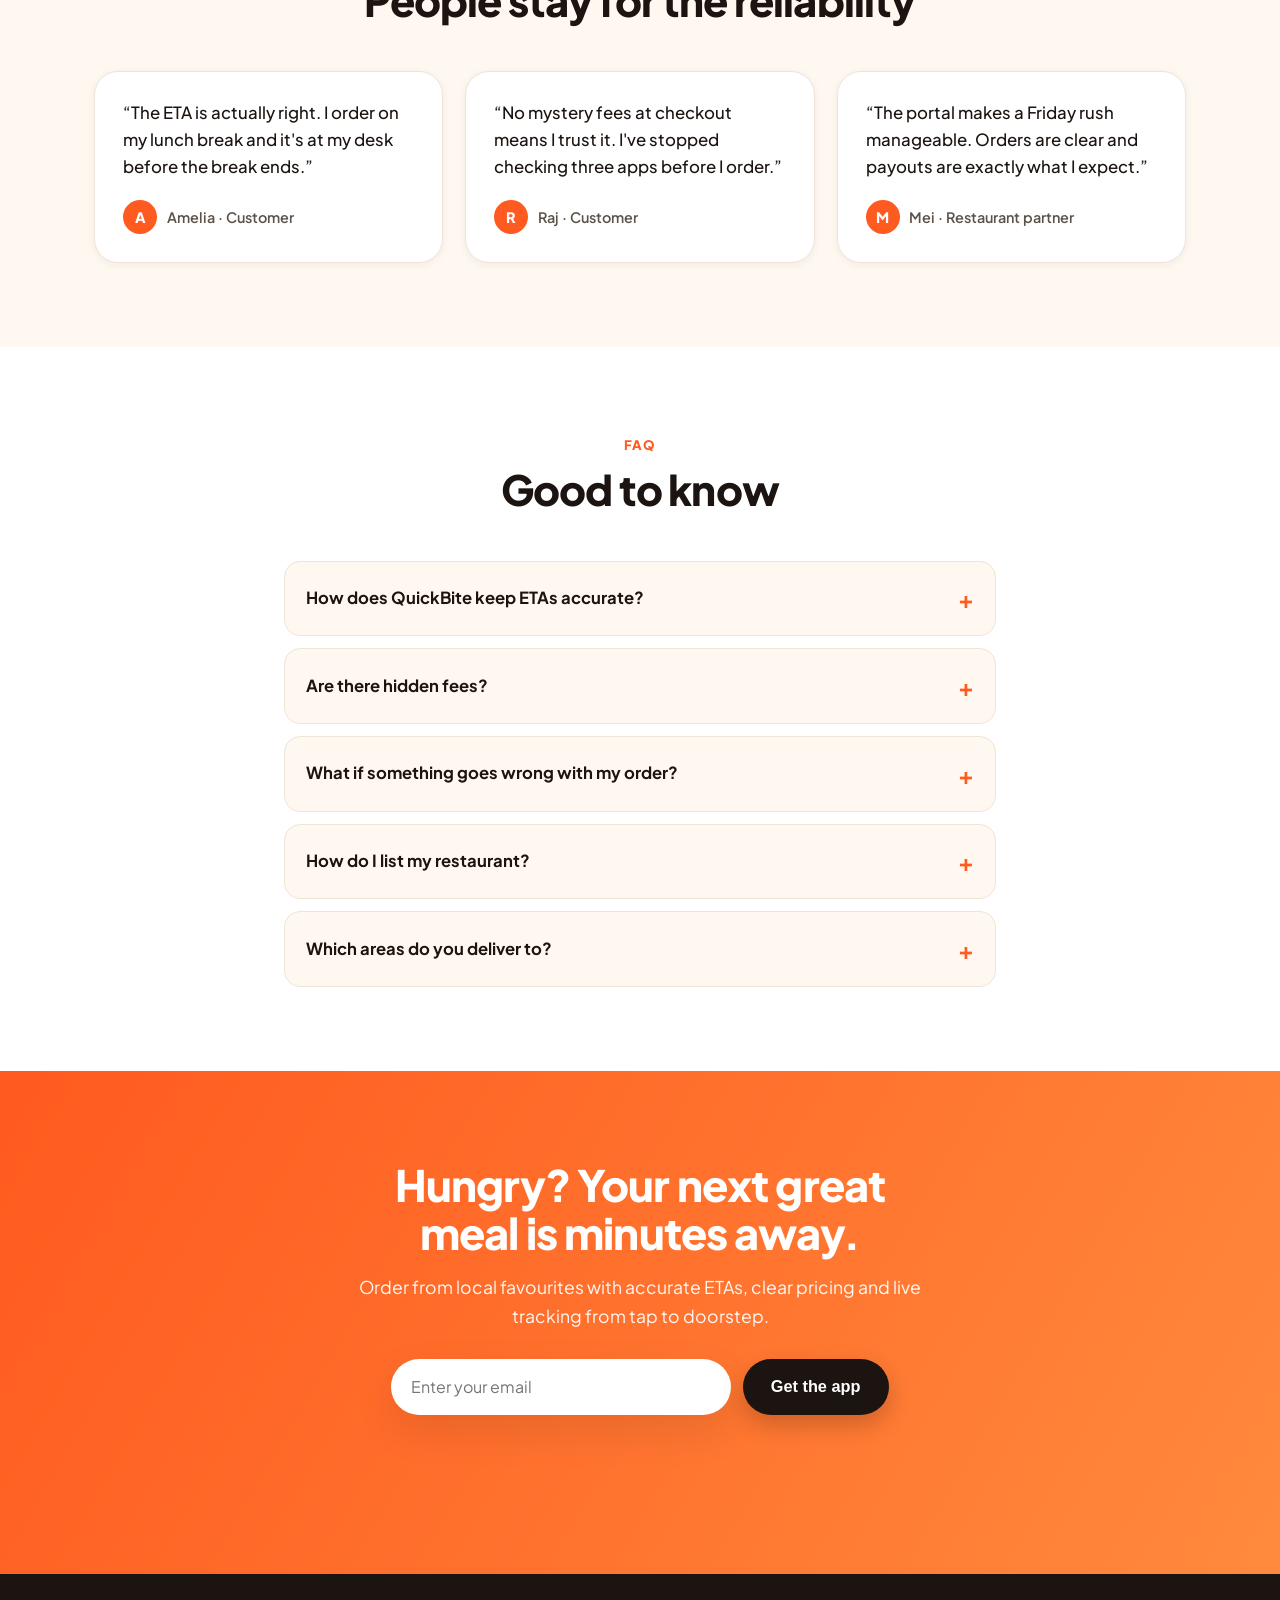
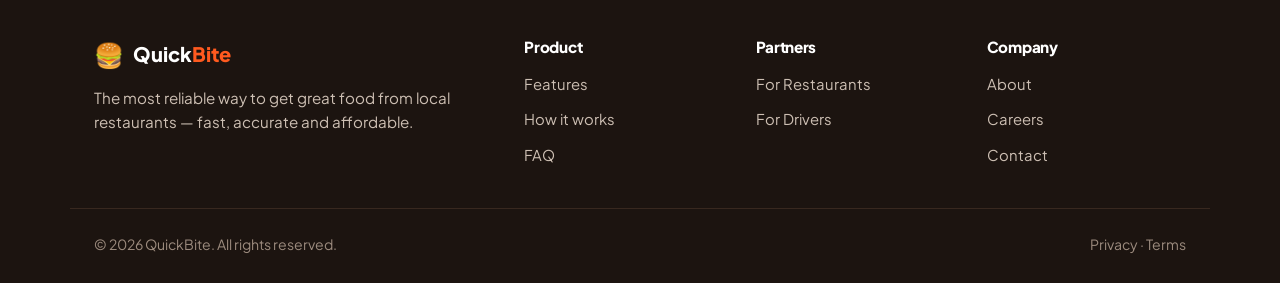
==== commit 7ca94cd1: "Swap comparison boxes so QuickBite leads on the left. Co-authored-by: Cursor <cursoragent@cursor.com" ====
--- a/index.html
+++ b/index.html
@@ -126,6 +126,15 @@
              We built QuickBite to win on the one thing that matters most: <strong>trust</strong>.</p>
         </div>
         <div class="compare reveal">
+          <div class="compare-col good">
+            <h3>The QuickBite way</h3>
+            <ul>
+              <li>Accurate ETAs with live tracking</li>
+              <li>Clear, upfront pricing — no surprises</li>
+              <li>Reliable checkout that just works</li>
+              <li>Every issue triaged and resolved fast</li>
+            </ul>
+          </div>
           <div class="compare-col bad">
             <h3>The usual delivery app</h3>
             <ul>
@@ -133,15 +142,6 @@
               <li>Fees that appear at checkout</li>
               <li>Payment fails, order lost</li>
               <li>Complaints disappear into a void</li>
-            </ul>
-          </div>
-          <div class="compare-col good">
-            <h3>The QuickBite way</h3>
-            <ul>
-              <li>Accurate ETAs with live tracking</li>
-              <li>Clear, upfront pricing — no surprises</li>
-              <li>Reliable checkout that just works</li>
-              <li>Every issue triaged and resolved fast</li>
             </ul>
           </div>
         </div>
